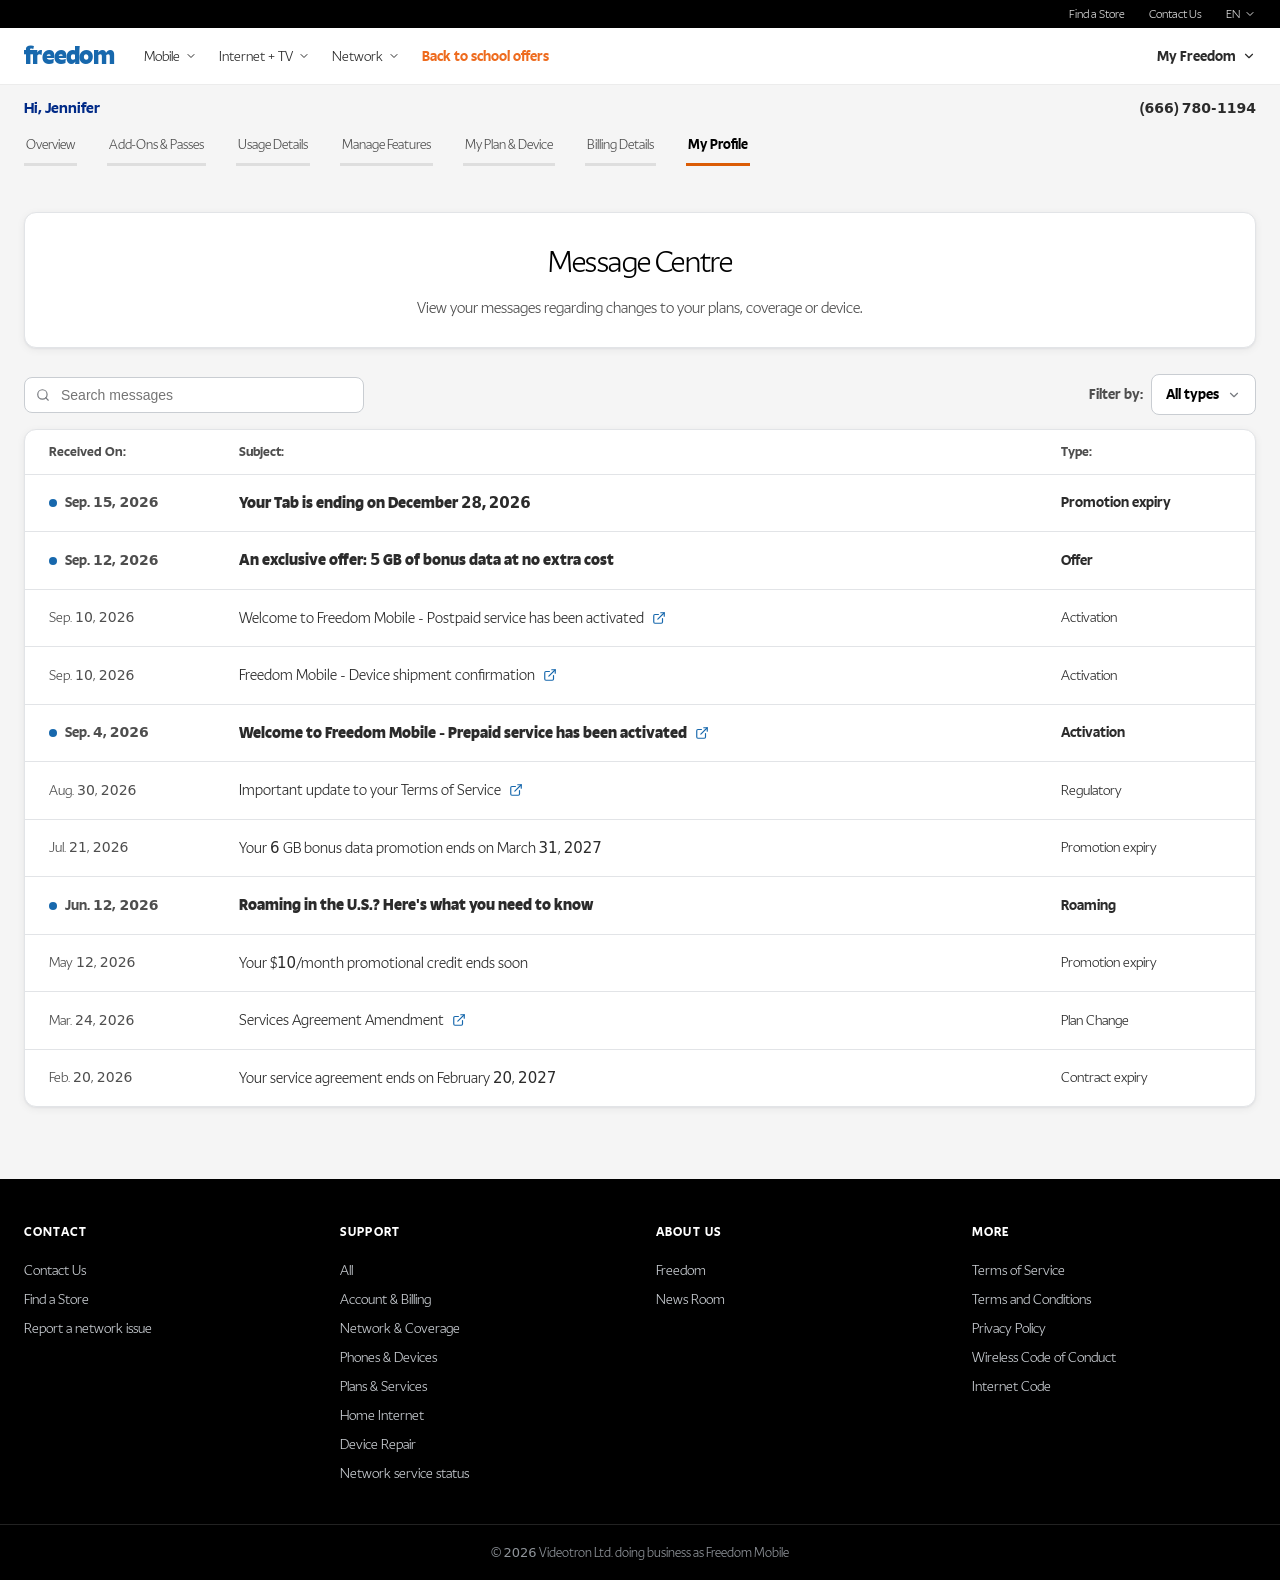
==== crtc-message-centre/index.html @ bdb5ccfa "Add files via upload" ====
<!DOCTYPE html>
<html lang="en">
<head>
<meta charset="UTF-8">
<meta name="viewport" content="width=device-width, initial-scale=1">
<title>Message Centre | Freedom Mobile</title>
<link rel="stylesheet" href="assets/css/styles.css">
</head>
<body>
<header class="site-header">
  <div class="topbar">
    <div class="topbar-inner">
      <a href="#/">Find a Store</a>
      <a href="#/">Contact Us</a>
      <a href="#/">EN
        <svg class="ic-12" viewBox="0 0 24 24" fill="none" stroke="currentColor" stroke-width="2" stroke-linecap="round" stroke-linejoin="round" aria-hidden="true"><polyline points="6 9 12 15 18 9"/></svg>
      </a>
    </div>
  </div>
  <div class="mainbar">
    <div class="mainbar-inner">
      <a class="brand" href="#/" aria-label="Freedom Mobile home">freedom</a>
      <nav class="main-nav" aria-label="Primary">
        <a href="#/">Mobile
          <svg class="ic-12" viewBox="0 0 24 24" fill="none" stroke="currentColor" stroke-width="2" stroke-linecap="round" stroke-linejoin="round" aria-hidden="true"><polyline points="6 9 12 15 18 9"/></svg>
        </a>
        <a href="#/">Internet + TV
          <svg class="ic-12" viewBox="0 0 24 24" fill="none" stroke="currentColor" stroke-width="2" stroke-linecap="round" stroke-linejoin="round" aria-hidden="true"><polyline points="6 9 12 15 18 9"/></svg>
        </a>
        <a href="#/">Network
          <svg class="ic-12" viewBox="0 0 24 24" fill="none" stroke="currentColor" stroke-width="2" stroke-linecap="round" stroke-linejoin="round" aria-hidden="true"><polyline points="6 9 12 15 18 9"/></svg>
        </a>
        <a href="#/" class="nav-promo">Back to school offers</a>
      </nav>
      <a class="my-freedom" href="#/">My Freedom
        <svg class="ic-14" viewBox="0 0 24 24" fill="none" stroke="currentColor" stroke-width="2" stroke-linecap="round" stroke-linejoin="round" aria-hidden="true"><polyline points="6 9 12 15 18 9"/></svg>
      </a>
    </div>
  </div>
</header>

<div class="account-strip">
  <div class="account-strip-inner">
    <p class="greeting">Hi, Jennifer</p>
    <p class="account-phone">(666) 780-1194</p>
  </div>
</div>

<nav class="account-tabs" aria-label="Account sections">
  <div class="account-tabs-inner">
    <a href="#/">Overview</a>
    <a href="#/">Add-Ons & Passes</a>
    <a href="#/">Usage Details</a>
    <a href="#/">Manage Features</a>
    <a href="#/">My Plan & Device</a>
    <a href="#/">Billing Details</a>
    <a href="#/profile" class="is-active">My Profile</a>
  </div>
</nav>

<main id="app" class="page">
  <section id="view-list" class="view" aria-label="Message Centre">
    <div class="mc-hero">
      <h1 class="mc-title">Message Centre</h1>
      <p class="mc-subtitle">View your messages regarding changes to your plans, coverage or device.</p>
    </div>
    <div class="list-toolbar">
      <div class="search" id="search">
        <svg class="ic-14" viewBox="0 0 24 24" fill="none" stroke="currentColor" stroke-width="2" stroke-linecap="round" stroke-linejoin="round" aria-hidden="true"><circle cx="11" cy="11" r="8"/><line x1="21" y1="21" x2="16.65" y2="16.65"/></svg>
        <input class="search-input" id="search-input" type="search" placeholder="Search messages" aria-label="Search messages">
      </div>
      <div class="filter" id="filter">
        <span class="filter-label" id="filter-by">Filter by:</span>
        <button class="filter-btn" type="button" id="filter-toggle" aria-expanded="false" aria-haspopup="true" aria-controls="filter-menu">
          <span id="filter-label">All types</span>
          <svg class="ic-14 caret" viewBox="0 0 24 24" fill="none" stroke="currentColor" stroke-width="2" stroke-linecap="round" stroke-linejoin="round" aria-hidden="true"><polyline points="6 9 12 15 18 9"/></svg>
        </button>
        <div class="filter-menu" id="filter-menu" role="menu" aria-label="Filter messages by type" hidden>
          <button class="filter-option is-selected" type="button" role="menuitemradio" aria-checked="true" data-filter="all">All types</button>
          <button class="filter-option" type="button" role="menuitemradio" aria-checked="false" data-filter="Read">Read</button>
          <button class="filter-option" type="button" role="menuitemradio" aria-checked="false" data-filter="Unread">Unread</button>
          <div class="filter-sep" role="separator"></div>
          <button class="filter-option" type="button" role="menuitemradio" aria-checked="false" data-filter="Activation">Activation</button>
          <button class="filter-option" type="button" role="menuitemradio" aria-checked="false" data-filter="Contract expiry">Contract expiry</button>
          <button class="filter-option" type="button" role="menuitemradio" aria-checked="false" data-filter="Offer">Offer</button>
          <button class="filter-option" type="button" role="menuitemradio" aria-checked="false" data-filter="Plan Change">Plan Change</button>
          <button class="filter-option" type="button" role="menuitemradio" aria-checked="false" data-filter="Promotion expiry">Promotion expiry</button>
          <button class="filter-option" type="button" role="menuitemradio" aria-checked="false" data-filter="Regulatory">Regulatory</button>
          <button class="filter-option" type="button" role="menuitemradio" aria-checked="false" data-filter="Roaming">Roaming</button>
        </div>
      </div>
    </div>

    <div class="list-card">
      <div class="list-header-row" aria-hidden="true">
        <span class="col-received">Received On:</span>
        <span class="col-subject">Subject:</span>
        <span class="col-type">Type:</span>
      </div>
      <ul class="message-list" id="message-list"></ul>
      <div class="list-empty" id="list-empty" hidden>
        <p>No messages match this filter.</p>
      </div>
    </div>
  </section>

  <section id="view-detail" class="view" aria-label="Message preview" hidden>
    <div class="detail-wrap">
      <button class="back-btn" type="button" id="back-btn">
        <svg class="ic-20" viewBox="0 0 24 24" fill="none" stroke="currentColor" stroke-width="2" stroke-linecap="round" stroke-linejoin="round" aria-hidden="true"><polyline points="15 18 9 12 15 6"/></svg>
        <span>Message Centre</span>
      </button>
      <article class="detail-card" id="detail-card"></article>
    </div>
  </section>

  <section id="view-profile" class="view" aria-label="My Profile" hidden>
    <div class="mc-hero">
      <h1 class="mc-title">My Profile</h1>
      <p class="mc-subtitle">Manage your profile and notification settings.</p>
    </div>
    <div class="profile-card">
      <a class="profile-item" href="#/">
        <span class="profile-item-text">
          <span class="profile-item-title">Message Centre</span>
          <span class="profile-item-desc">View your messages regarding changes to your plans, coverage or device.</span>
        </span>
        <svg class="ic-20" viewBox="0 0 24 24" fill="none" stroke="currentColor" stroke-width="2" stroke-linecap="round" stroke-linejoin="round" aria-hidden="true"><polyline points="9 18 15 12 9 6"/></svg>
      </a>
      <a class="profile-item" href="#/preferences">
        <span class="profile-item-text">
          <span class="profile-item-title">Notification Preferences</span>
          <span class="profile-item-desc">Choose how you receive marketing communications and regulatory alerts.</span>
        </span>
        <svg class="ic-20" viewBox="0 0 24 24" fill="none" stroke="currentColor" stroke-width="2" stroke-linecap="round" stroke-linejoin="round" aria-hidden="true"><polyline points="9 18 15 12 9 6"/></svg>
      </a>
      <a class="profile-item" href="#/preferences2">
        <span class="profile-item-text">
          <span class="profile-item-title">Notification Preferences (Option 2)</span>
          <span class="profile-item-desc">Review an alternative version of the notification preferences.</span>
        </span>
        <svg class="ic-20" viewBox="0 0 24 24" fill="none" stroke="currentColor" stroke-width="2" stroke-linecap="round" stroke-linejoin="round" aria-hidden="true"><polyline points="9 18 15 12 9 6"/></svg>
      </a>
      <a class="profile-item" href="#/preferences3">
        <span class="profile-item-text">
          <span class="profile-item-title">Notification Preferences (Option 3)</span>
          <span class="profile-item-desc">Review a third version of the notification preferences.</span>
        </span>
        <svg class="ic-20" viewBox="0 0 24 24" fill="none" stroke="currentColor" stroke-width="2" stroke-linecap="round" stroke-linejoin="round" aria-hidden="true"><polyline points="9 18 15 12 9 6"/></svg>
      </a>
    </div>
  </section>

  <section id="view-preferences" class="view" aria-label="Notification preferences" hidden>
    <div class="mc-hero">
      <h1 class="mc-title">Notification Preferences</h1>
      <p class="mc-subtitle">Please select your notification preferences.</p>
    </div>
    <div class="pref-card">
      <section class="pref-section">
        <h2 class="pref-section-title">Marketing communications</h2>
        <p class="pref-question">Would you like to receive alerts, announcements & exclusive offers from Freedom Mobile?</p>
        <label class="pref-option"><input type="radio" name="mkt-pref" value="all" checked><span>Alerts, announcements & exclusive offers</span></label>
        <label class="pref-option"><input type="radio" name="mkt-pref" value="required"><span>Only required notifications</span></label>
        <p class="pref-note">Marketing preferences are separate from your regulatory alert preference. You will continue to receive required notifications even if you opt out of marketing communications.</p>
      </section>
      <section class="pref-section">
        <h2 class="pref-section-title">Regulatory alerts</h2>
        <p class="pref-question">You will receive important notifications about your account, such as contract or promotion expiry notices. Your selected method will be used for eligible regulatory alerts.</p>
        <p class="pref-label">Preferred alert method:</p>
        <label class="pref-option"><input type="radio" name="reg-method" value="email" checked><span>Email</span></label>
        <label class="pref-option"><input type="radio" name="reg-method" value="sms"><span>SMS</span></label>
      </section>
      <section class="pref-section">
        <h2 class="pref-section-title">My Account inbox</h2>
        <p class="pref-question">Your detailed notifications are also available in your My Account Inbox / Message Centre.</p>
        <a class="pref-link" href="#/">View Message Centre
          <svg class="ic-14" viewBox="0 0 24 24" fill="none" stroke="currentColor" stroke-width="2" stroke-linecap="round" stroke-linejoin="round" aria-hidden="true"><polyline points="9 18 15 12 9 6"/></svg></a>
      </section>
      <div class="pref-confirm" id="pref-confirm" role="status" tabindex="-1" hidden>
        <svg class="ic-20" viewBox="0 0 24 24" fill="none" stroke="currentColor" stroke-width="2" stroke-linecap="round" stroke-linejoin="round" aria-hidden="true"><path d="M22 11.08V12a10 10 0 1 1-5.93-9.14"/><polyline points="22 4 12 14.01 9 11.01"/></svg>
        <div>
          <p class="pref-confirm-title">Your notification preferences have been saved.</p>
          <p class="pref-confirm-sub">You can update these settings at any time from My Account.</p>
        </div>
      </div>
      <div class="pref-actions">
        <button class="btn-save" type="button" id="pref-save">Save</button>
        <a class="btn-cancel" href="#/profile">Cancel</a>
      </div>
    </div>
  </section>

  <section id="view-preferences2" class="view" aria-label="Notification preferences (Option 2)" hidden>
    <div class="mc-hero">
      <h1 class="mc-title">Notification Preferences</h1>
      <p class="mc-subtitle">Please select your notification preferences.</p>
    </div>
    <div class="pref-card">
      <section class="pref-section">
        <h2 class="pref-section-title">Marketing communications</h2>
        <p class="pref-question">Would you like to receive alerts, announcements & exclusive offers from Freedom Mobile?</p>
        <label class="pref-option"><input type="radio" name="mkt-pref-2" value="yes" checked><span>Yes</span></label>
        <label class="pref-option"><input type="radio" name="mkt-pref-2" value="no"><span>No — only service notifications</span></label>
        <fieldset class="pref-channels" id="pref-channels">
          <legend class="pref-label">How would you like to receive them? <span class="pref-hint">(Select all that apply)</span></legend>
          <label class="pref-option pref-channel"><input type="checkbox" name="mkt-channel-2" value="email" checked><span>Email</span></label>
          <label class="pref-option pref-channel"><input type="checkbox" name="mkt-channel-2" value="sms"><span>SMS</span></label>
        </fieldset>
        <p class="pref-note">Marketing preferences are separate from your regulatory alert preference. You will continue to receive required notifications even if you opt out of marketing communications.</p>
      </section>
      <section class="pref-section">
        <h2 class="pref-section-title">Regulatory alerts</h2>
        <p class="pref-question">You will receive important notifications about your account, such as contract or promotion expiry notices. Your selected method will be used for eligible regulatory alerts.</p>
        <p class="pref-label">Preferred alert method:</p>
        <label class="pref-option"><input type="radio" name="reg-method-2" value="email" checked><span>Email</span></label>
        <label class="pref-option"><input type="radio" name="reg-method-2" value="sms"><span>SMS</span></label>
      </section>
      <section class="pref-section">
        <h2 class="pref-section-title">My Account inbox</h2>
        <p class="pref-question">Your detailed notifications are also available in your My Account Inbox / Message Centre.</p>
        <a class="pref-link" href="#/">View Message Centre
          <svg class="ic-14" viewBox="0 0 24 24" fill="none" stroke="currentColor" stroke-width="2" stroke-linecap="round" stroke-linejoin="round" aria-hidden="true"><polyline points="9 18 15 12 9 6"/></svg></a>
      </section>
      <div class="pref-confirm" id="pref2-confirm" role="status" tabindex="-1" hidden>
        <svg class="ic-20" viewBox="0 0 24 24" fill="none" stroke="currentColor" stroke-width="2" stroke-linecap="round" stroke-linejoin="round" aria-hidden="true"><path d="M22 11.08V12a10 10 0 1 1-5.93-9.14"/><polyline points="22 4 12 14.01 9 11.01"/></svg>
        <div>
          <p class="pref-confirm-title">Your notification preferences have been saved.</p>
          <p class="pref-confirm-sub">You can update these settings at any time from My Account.</p>
        </div>
      </div>
      <div class="pref-actions">
        <button class="btn-save" type="button" id="pref2-save">Save</button>
        <a class="btn-cancel" href="#/profile">Cancel</a>
      </div>
    </div>
  </section>

  <section id="view-preferences3" class="view" aria-label="Notification preferences (Option 3)" hidden>
    <div class="mc-hero">
      <h1 class="mc-title">Notification Preferences</h1>
      <p class="mc-subtitle">Please select your notification preferences.</p>
    </div>
    <div class="pref-card">
      <section class="pref-section">
        <h2 class="pref-section-title">Marketing communications</h2>
        <p class="pref-question">Would you like to receive alerts, announcements & exclusive offers from Freedom Mobile?</p>
        <label class="pref-option">
          <input type="checkbox" name="mkt-channel-3" value="email" checked>
          <span class="pref-method"><span class="pref-method-name">Email</span><span class="pref-method-contact">cyucezeytinci@freedommobile.ca</span></span>
        </label>
        <label class="pref-option">
          <input type="checkbox" name="mkt-channel-3" value="sms">
          <span class="pref-method"><span class="pref-method-name">SMS</span><span class="pref-method-contact">(666) 780-1194</span></span>
        </label>
        <p class="pref-note">Marketing preferences are separate from your regulatory alert preference. You will continue to receive required notifications even if you opt out of marketing communications.</p>
        <a class="pref-link" href="#/profile">Update your contact information in My Profile
          <svg class="ic-14" viewBox="0 0 24 24" fill="none" stroke="currentColor" stroke-width="2" stroke-linecap="round" stroke-linejoin="round" aria-hidden="true"><polyline points="9 18 15 12 9 6"/></svg></a>
      </section>
      <section class="pref-section">
        <h2 class="pref-section-title">Regulatory alerts</h2>
        <p class="pref-question">You will receive important notifications about your account, such as contract or promotion expiry notices. Your selected method will be used for eligible regulatory alerts.</p>
        <p class="pref-label">Preferred alert method:</p>
        <label class="pref-option"><input type="radio" name="reg-method-3" value="email" checked><span>Email</span></label>
        <label class="pref-option"><input type="radio" name="reg-method-3" value="sms"><span>SMS</span></label>
      </section>
      <div class="pref-confirm" id="pref3-confirm" role="status" tabindex="-1" hidden>
        <svg class="ic-20" viewBox="0 0 24 24" fill="none" stroke="currentColor" stroke-width="2" stroke-linecap="round" stroke-linejoin="round" aria-hidden="true"><path d="M22 11.08V12a10 10 0 1 1-5.93-9.14"/><polyline points="22 4 12 14.01 9 11.01"/></svg>
        <div>
          <p class="pref-confirm-title">Your notification preferences have been saved.</p>
          <p class="pref-confirm-sub">You can update these settings at any time from My Account.</p>
        </div>
      </div>
      <div class="pref-optout" id="pref3-optout" role="status" tabindex="-1" hidden>
        <svg class="ic-20" viewBox="0 0 24 24" fill="none" stroke="currentColor" stroke-width="2" stroke-linecap="round" stroke-linejoin="round" aria-hidden="true"><path d="M13.73 21a2 2 0 0 1-3.46 0"/><path d="M18.63 13A17.89 17.89 0 0 1 18 8"/><path d="M6.26 6.26A5.86 5.86 0 0 0 6 8c0 7-3 9-3 9h14"/><path d="M18 8a6 6 0 0 0-9.33-5"/><line x1="1" y1="1" x2="23" y2="23"/></svg>
        <div>
          <p class="pref-optout-title">You've opted out of marketing communications.</p>
          <p class="pref-optout-sub">You'll no longer receive alerts, announcements or exclusive offers. Select a method above and save to opt back in.</p>
        </div>
      </div>
      <div class="pref-actions">
        <button class="btn-save" type="button" id="pref3-save">Save</button>
        <a class="btn-cancel" href="#/profile">Cancel</a>
      </div>
    </div>
  </section>
</main>

<footer class="site-footer">
  <div class="footer-inner">
    <div class="footer-col">
      <h4>Contact</h4>
      <a href="#/">Contact Us</a>
      <a href="#/">Find a Store</a>
      <a href="#/">Report a network issue</a>
    </div>
    <div class="footer-col">
      <h4>Support</h4>
      <a href="#/">All</a>
      <a href="#/">Account & Billing</a>
      <a href="#/">Network & Coverage</a>
      <a href="#/">Phones & Devices</a>
      <a href="#/">Plans & Services</a>
      <a href="#/">Home Internet</a>
      <a href="#/">Device Repair</a>
      <a href="#/">Network service status</a>
    </div>
    <div class="footer-col">
      <h4>About Us</h4>
      <a href="#/">Freedom</a>
      <a href="#/">News Room</a>
    </div>
    <div class="footer-col">
      <h4>More</h4>
      <a href="#/">Terms of Service</a>
      <a href="#/">Terms and Conditions</a>
      <a href="#/">Privacy Policy</a>
      <a href="#/">Wireless Code of Conduct</a>
      <a href="#/">Internet Code</a>
    </div>
  </div>
  <div class="footer-bottom">
    <p>© 2026 Videotron Ltd. doing business as Freedom Mobile</p>
  </div>
</footer>

<script src="assets/js/app.js"></script>
</body>
</html>
---- crtc-message-centre/assets/css/styles.css ----
@font-face {
  font-family: "Ambra Sans";
  src: url("../fonts/Ambra-Sans-Book-trial.ttf") format("truetype");
  font-weight: 400;
  font-style: normal;
  font-display: swap;
  unicode-range: U+0000-002F, U+003A-10FFFF;
}

@font-face {
  font-family: "Ambra Sans";
  src: url("../fonts/Ambra-Sans-Bold-trial.ttf") format("truetype");
  font-weight: 700;
  font-style: normal;
  font-display: swap;
  unicode-range: U+0000-002F, U+003A-10FFFF;
}

@font-face {
  font-family: "Ambra Sans";
  src: url("../fonts/Ambra-Sans-Extrabold-trial.ttf") format("truetype");
  font-weight: 800;
  font-style: normal;
  font-display: swap;
  unicode-range: U+0000-002F, U+003A-10FFFF;
}

:root {
  --freedom-blue: #002a87;
  --freedom-blue-mid: #1768ad;
  --cta-blue: #1970c3;
  --navy-card: #092c59;
  --navy-deep: #072242;
  --accent-orange: #e79c46;
  --accent-orange-bright: #ee6b1e;
  --ink: #000000;
  --body-text: #4e4e4e;
  --bg: #f5f5f5;
  --bg-detail: #f2f6fb;
  --card: #ffffff;
  --mkt-bg: #f7f9f8;
  --badge-bg: #eaf7fd;
  --badge-fg: #072242;
  --active-tab: #cad5e0;
  --border: #e2e4e7;
  --row-hover: #f7f9fb;
  --type-blue: #5d9bd5;
  --focus-ring: 0 0 0 3px rgba(23, 104, 173, 0.3);
  --radius: 12px;
  --shadow-card: 0 1px 2px rgba(16, 24, 40, 0.05), 0 2px 8px rgba(16, 24, 40, 0.06);
  --shadow-pop: 0 12px 32px rgba(16, 24, 40, 0.18);
}

*,
*::before,
*::after {
  box-sizing: border-box;
}

html {
  -webkit-text-size-adjust: 100%;
}

body {
  margin: 0;
  font-family: "Ambra Sans", system-ui, -apple-system, "Segoe UI", "Helvetica Neue", Arial, sans-serif;
  font-size: 15px;
  line-height: 1.5;
  color: var(--ink);
  background: var(--bg);
}

a {
  color: inherit;
}

button {
  font: inherit;
  color: inherit;
}

.ic-12 { width: 12px; height: 12px; flex: none; }
.ic-14 { width: 14px; height: 14px; flex: none; }
.ic-16 { width: 16px; height: 16px; flex: none; }
.ic-18 { width: 18px; height: 18px; flex: none; }
.ic-20 { width: 20px; height: 20px; flex: none; }

.topbar {
  background: #000;
}

.topbar-inner {
  max-width: 1300px;
  margin: 0 auto;
  padding: 5px 24px;
  display: flex;
  align-items: center;
  justify-content: flex-end;
  gap: 24px;
}

.topbar-inner a {
  color: #d6d6d6;
  text-decoration: none;
  font-size: 12px;
  display: inline-flex;
  align-items: center;
  gap: 4px;
}

.topbar-inner a:hover {
  color: #fff;
  text-decoration: underline;
}

.mainbar {
  background: #fff;
  border-bottom: 1px solid #ececec;
}

.mainbar-inner {
  max-width: 1300px;
  margin: 0 auto;
  padding: 10px 24px;
  display: flex;
  align-items: center;
  gap: 30px;
}

.brand {
  text-decoration: none;
  font-size: 24px;
  font-weight: 800;
  letter-spacing: -0.03em;
  color: var(--freedom-blue-mid);
  flex: none;
}

.main-nav {
  display: flex;
  align-items: center;
  gap: 22px;
  flex: 1;
  min-width: 0;
  overflow: hidden;
}

.main-nav a {
  color: #2b2b2b;
  text-decoration: none;
  font-size: 14px;
  font-weight: 500;
  display: inline-flex;
  align-items: center;
  gap: 5px;
  white-space: nowrap;
}

.main-nav a:hover {
  color: var(--freedom-blue-mid);
}

.main-nav a.nav-promo {
  color: var(--accent-orange-bright);
  font-weight: 600;
}

.my-freedom {
  flex: none;
  display: inline-flex;
  align-items: center;
  gap: 6px;
  color: #2b2b2b;
  text-decoration: none;
  font-size: 14px;
  font-weight: 600;
  white-space: nowrap;
}

.my-freedom:hover {
  color: var(--freedom-blue-mid);
}

.account-strip {
  background: var(--bg);
}

.account-strip-inner {
  max-width: 1300px;
  margin: 0 auto;
  padding: 12px 24px 8px;
  display: flex;
  align-items: baseline;
  justify-content: space-between;
  gap: 16px;
}

.greeting {
  margin: 0;
  font-size: 15px;
  font-weight: 700;
  color: var(--freedom-blue);
}

.account-phone {
  margin: 0;
  font-size: 14px;
  font-weight: 600;
  color: #2b2b2b;
}

.account-tabs {
  background: var(--bg);
}

.account-tabs-inner {
  max-width: 1300px;
  margin: 0 auto;
  padding: 0 24px 14px;
  display: flex;
  align-items: flex-end;
  gap: 30px;
  flex-wrap: wrap;
}

.account-tabs-inner a {
  text-decoration: none;
  color: var(--body-text);
  font-size: 13.5px;
  font-weight: 500;
  padding: 6px 2px 9px;
  border-bottom: 3px solid #dedede;
  white-space: nowrap;
}

.account-tabs-inner a:hover {
  color: var(--ink);
}

.account-tabs-inner a.is-active {
  color: var(--ink);
  font-weight: 700;
  border-bottom-color: #db5c05;
}

.page {
  max-width: 1300px;
  margin: 0 auto;
  padding: 28px 24px 72px;
}

.mc-hero {
  text-align: center;
  background: var(--card);
  border: 1px solid var(--border);
  border-radius: var(--radius);
  box-shadow: var(--shadow-card);
  padding: 26px 24px 28px;
  margin: 4px 0 26px;
}

.mc-title {
  margin: 0;
  font-size: 30px;
  font-weight: 400;
  letter-spacing: -0.02em;
  color: #000000;
}

.mc-subtitle {
  margin: 12px 0 0;
  font-size: 15.5px;
  color: var(--body-text);
}

.list-toolbar {
  display: flex;
  align-items: center;
  justify-content: space-between;
  gap: 14px;
  margin-bottom: 14px;
}

.search {
  position: relative;
  display: flex;
  align-items: center;
  flex: 1;
  max-width: 340px;
}

.search > svg {
  position: absolute;
  left: 12px;
  color: #76797e;
  pointer-events: none;
}

.search-input {
  width: 100%;
  padding: 9px 14px 9px 36px;
  background: #fff;
  border: 1px solid #c9cdd2;
  border-radius: 8px;
  font-size: 14px;
  color: var(--ink);
}

.search-input:focus-visible {
  outline: none;
  border-color: var(--freedom-blue-mid);
  box-shadow: var(--focus-ring);
}

.filter-sep {
  height: 1px;
  background: var(--border);
  margin: 6px 0;
}

.filter {
  position: relative;
  display: inline-flex;
  align-items: center;
  gap: 8px;
}

.filter-label {
  font-size: 14px;
  font-weight: 600;
  color: var(--body-text);
}

.filter-btn {
  display: inline-flex;
  align-items: center;
  gap: 8px;
  padding: 9px 14px;
  background: #fff;
  border: 1px solid #c9cdd2;
  border-radius: 8px;
  font-size: 14px;
  font-weight: 600;
  color: var(--ink);
  cursor: pointer;
}

.filter-btn:hover {
  border-color: var(--freedom-blue-mid);
}

.filter-btn .caret {
  color: #76797e;
  transition: transform 0.15s ease;
}

.filter.is-open .filter-btn .caret {
  transform: rotate(180deg);
}

.filter-btn:focus-visible,
.filter-option:focus-visible,
.back-btn:focus-visible {
  outline: none;
  box-shadow: var(--focus-ring);
}

.filter-menu {
  position: absolute;
  right: 0;
  top: calc(100% + 6px);
  z-index: 40;
  width: 230px;
  background: #fff;
  border: 1px solid var(--border);
  border-radius: var(--radius);
  box-shadow: var(--shadow-pop);
  padding: 8px;
}

.filter-option {
  display: flex;
  align-items: center;
  width: 100%;
  text-align: left;
  border: none;
  background: transparent;
  padding: 9px 12px;
  border-radius: 8px;
  font-size: 14.5px;
  cursor: pointer;
}

.filter-option:hover {
  background: var(--row-hover);
}

.filter-option.is-selected {
  color: var(--freedom-blue-mid);
  font-weight: 700;
  background: #eaf2fb;
}

.filter-option.is-selected::after {
  content: "✓";
  margin-left: auto;
  color: var(--freedom-blue-mid);
}

.list-card {
  background: var(--card);
  border: 1px solid var(--border);
  border-radius: var(--radius);
  box-shadow: var(--shadow-card);
  overflow: hidden;
}

.list-header-row,
.row-link {
  display: grid;
  grid-template-columns: 170px minmax(0, 1fr) 170px;
  gap: 20px;
  align-items: center;
}

.list-header-row {
  padding: 12px 24px;
  border-bottom: 1px solid var(--border);
  font-size: 13px;
  font-weight: 700;
  color: var(--body-text);
}

.message-list {
  list-style: none;
  margin: 0;
  padding: 0;
}

.message-row {
  border-bottom: 1px solid var(--border);
}

.message-row:last-child {
  border-bottom: none;
}

.row-link {
  position: relative;
  padding: 17px 24px;
  text-decoration: none;
  color: inherit;
  transition: background 0.12s ease;
}

.row-link:hover {
  background: var(--row-hover);
}

.row-received {
  font-size: 14px;
  color: var(--body-text);
  white-space: nowrap;
}

.row-subject-cell {
  display: flex;
  align-items: center;
  gap: 8px;
  min-width: 0;
  flex-wrap: wrap;
}

.row-subject {
  font-size: 15px;
  font-weight: 500;
  color: #2b2b2b;
  text-decoration: none;
}

.row-link.is-unread .row-subject {
  font-weight: 800;
}

.row-link.is-unread .row-received,
.row-link.is-unread .row-type {
  font-weight: 700;
}

.unread-dot {
  display: none;
  width: 8px;
  height: 8px;
  border-radius: 50%;
  background: var(--freedom-blue-mid);
  flex: none;
  margin-right: 8px;
}

.row-link.is-unread .unread-dot {
  display: inline-block;
}

.row-link:hover .row-subject {
  text-decoration: underline;
  color: var(--freedom-blue-mid);
}

.newtab-inline {
  display: inline-flex;
  align-items: center;
  justify-content: center;
  color: var(--freedom-blue-mid);
  flex: none;
}

.row-type {
  font-size: 14px;
  font-weight: 500;
  color: #2b2b2b;
  white-space: nowrap;
}

.list-empty {
  padding: 56px 24px;
  text-align: center;
  color: var(--body-text);
}

#view-detail {
  background: var(--bg-detail);
  margin: 0 -24px;
  padding: 28px 24px 56px;
}

.detail-wrap {
  max-width: 860px;
  margin: 0 auto;
}

.back-btn {
  display: inline-flex;
  align-items: center;
  gap: 8px;
  margin-bottom: 18px;
  padding: 8px 12px 8px 6px;
  border: none;
  background: transparent;
  border-radius: 8px;
  color: #2b2b2b;
  font-size: 15.5px;
  font-weight: 700;
  cursor: pointer;
}

.back-btn:hover {
  background: #e3ebf5;
  color: var(--navy-deep);
}

.detail-card {
  background: #fff;
  border: 1px solid var(--border);
  border-radius: 14px;
  box-shadow: var(--shadow-card);
  padding: 28px 30px 30px;
}

.detail-meta {
  display: flex;
  align-items: center;
  gap: 14px;
  padding-bottom: 20px;
  border-bottom: 1px solid var(--border);
}

.detail-icon {
  width: 44px;
  height: 44px;
  border-radius: 50%;
  background: var(--navy-card);
  color: #fff;
  display: inline-flex;
  align-items: center;
  justify-content: center;
  flex: none;
}

.detail-meta-text {
  min-width: 0;
}

.detail-label {
  margin: 0;
  font-size: 16.5px;
  font-weight: 700;
  color: var(--ink);
}

.detail-date {
  margin: 2px 0 0;
  font-size: 13.5px;
  color: #6b7280;
}

.reg-card {
  margin-top: 24px;
  background: #eef0f3;
  border: 1px solid var(--border);
  border-radius: var(--radius);
  padding: 28px 30px 26px;
  color: #3f4a55;
}

.reg-card-head {
  display: flex;
  align-items: flex-start;
  justify-content: space-between;
  gap: 20px;
}

.reg-title {
  margin: 0;
  font-size: 22px;
  font-weight: 800;
  line-height: 1.32;
  letter-spacing: -0.01em;
  color: var(--navy-deep);
  max-width: 560px;
}

.reg-badge {
  background: var(--badge-bg);
  color: var(--badge-fg);
  border-radius: 12px;
  padding: 10px 18px;
  display: flex;
  flex-direction: column;
  align-items: center;
  line-height: 1.1;
  flex: none;
}

.reg-badge-month {
  font-size: 12px;
  font-weight: 800;
  letter-spacing: 0.12em;
}

.reg-badge-day {
  font-size: 26px;
  font-weight: 800;
  margin-top: 2px;
}

.reg-lead {
  margin: 14px 0 0;
  font-size: 16px;
  font-weight: 600;
  color: #46586e;
}

.reg-body {
  margin-top: 6px;
}

.reg-body p {
  margin: 0 0 14px;
  font-size: 15px;
  line-height: 1.7;
  color: #3f4a55;
  max-width: 700px;
}

.reg-list-title {
  margin: 18px 0 8px;
  font-size: 12.5px;
  font-weight: 800;
  text-transform: uppercase;
  letter-spacing: 0.08em;
  color: #5a6572;
}

.reg-list {
  list-style: none;
  margin: 0 0 16px;
  padding: 0;
  max-width: 660px;
}

.reg-list li {
  padding: 11px 16px;
  margin: 8px 0;
  background: #fff;
  border-left: 3px solid var(--accent-orange);
  border-radius: 0 8px 8px 0;
  font-size: 14.5px;
  line-height: 1.55;
  color: #3f4a55;
}

.reg-footnote {
  margin: 18px 0 0;
  padding-top: 14px;
  border-top: 1px solid rgba(0, 0, 0, 0.12);
  font-size: 12.5px;
  color: #6b7280;
}

.mkt-card {
  margin-top: 20px;
  background: var(--mkt-bg);
  border: 1px solid var(--border);
  border-radius: var(--radius);
  padding: 24px 28px;
  display: flex;
  align-items: stretch;
  gap: 28px;
}

.mkt-content {
  flex: 1;
  min-width: 0;
}

.mkt-graphic-img {
  flex: none;
  width: 240px;
  height: auto;
  border-radius: 12px;
  display: block;
  align-self: center;
}

.mkt-chip {
  display: inline-flex;
  align-items: center;
  gap: 6px;
  background: #04966b;
  color: #fff;
  font-size: 11px;
  font-weight: 800;
  letter-spacing: 0.08em;
  border-radius: 999px;
  padding: 4px 12px;
}

.mkt-headline {
  margin: 14px 0 0;
  font-size: 20px;
  font-weight: 800;
  color: var(--navy-deep);
  letter-spacing: -0.01em;
}

.mkt-body {
  margin: 10px 0 0;
  max-width: 620px;
  font-size: 15px;
  line-height: 1.65;
  color: #3f4a55;
}

.mkt-cta {
  display: inline-flex;
  align-items: center;
  gap: 6px;
  margin-top: 18px;
  padding: 12px 26px;
  border-radius: 8px;
  background: var(--cta-blue);
  color: #fff;
  font-size: 15px;
  font-weight: 700;
  text-decoration: none;
}

.mkt-cta:hover {
  background: #135499;
  color: #fff;
}

.mkt-cta:focus-visible {
  outline: none;
  box-shadow: var(--focus-ring);
}

.simple-card {
  margin-top: 24px;
}

.simple-title {
  margin: 0 0 12px;
  font-size: 19px;
  font-weight: 800;
  color: var(--ink);
}

.simple-card p {
  margin: 0 0 14px;
  font-size: 15px;
  line-height: 1.7;
  color: #3f4a55;
  max-width: 700px;
}

.signoff {
  margin: 26px 0 0;
  font-size: 14px;
  line-height: 1.6;
  color: var(--body-text);
}

.template-note {
  margin: 24px 0 0;
  padding: 10px 14px;
  border: 1.5px dashed #a9bbdc;
  border-radius: 9px;
  background: #f6f9ff;
  font-size: 12.5px;
  color: #3d4d68;
}

.template-note strong {
  color: #2c3d5c;
}

.template-note code {
  background: #e8eef8;
  border-radius: 4px;
  padding: 1px 5px;
  font-size: 11.5px;
  color: #24486e;
}

.site-footer {
  background: #000;
  color: #c9cdd2;
}

.footer-inner {
  max-width: 1300px;
  margin: 0 auto;
  padding: 44px 24px 36px;
  display: grid;
  grid-template-columns: repeat(4, 1fr);
  gap: 32px;
}

.footer-col h4 {
  margin: 0 0 14px;
  font-size: 12.5px;
  font-weight: 700;
  text-transform: uppercase;
  letter-spacing: 0.09em;
  color: #fff;
}

.footer-col a {
  display: block;
  color: #c9cdd2;
  text-decoration: none;
  font-size: 14px;
  padding: 4px 0;
}

.footer-col a:hover {
  color: #fff;
  text-decoration: underline;
}

.footer-bottom {
  border-top: 1px solid #222;
}

.footer-bottom p {
  max-width: 1300px;
  margin: 0 auto;
  padding: 18px 24px;
  text-align: center;
  font-size: 13px;
  color: #8f949a;
}

@media (max-width: 1100px) {
  .footer-inner {
    grid-template-columns: repeat(2, 1fr);
  }

  .list-header-row,
  .row-link {
    grid-template-columns: 150px minmax(0, 1fr) 150px;
    gap: 14px;
  }
}

@media (max-width: 900px) {
  .main-nav {
    display: none;
  }

  .account-tabs-inner {
    overflow-x: auto;
    flex-wrap: nowrap;
  }
}

@media (max-width: 760px) {
  .list-header-row,
  .row-link {
    grid-template-columns: 110px minmax(0, 1fr);
    gap: 12px;
  }

  .col-type,
  .row-type {
    display: none;
  }

  .search {
    max-width: none;
  }

  .pref-card {
    padding: 4px 18px 12px;
  }

  .reg-card {
    padding: 22px 18px;
  }

  .reg-card-head {
    flex-direction: column;
  }

  .detail-card {
    padding: 20px 18px;
  }

  .mkt-card {
    flex-direction: column;
  }

  .mkt-graphic-img {
    width: 100%;
  }

  .footer-inner {
    grid-template-columns: 1fr;
  }
}

/* My Profile */
.profile-card {
  background: var(--card);
  border: 1px solid var(--border);
  border-radius: var(--radius);
  box-shadow: var(--shadow-card);
  overflow: hidden;
}

.profile-item {
  display: flex;
  align-items: center;
  justify-content: space-between;
  gap: 16px;
  padding: 22px 28px;
  border-bottom: 1px solid var(--border);
  text-decoration: none;
  color: inherit;
  transition: background 0.12s ease;
}

.profile-item:last-child {
  border-bottom: none;
}

.profile-item:hover {
  background: var(--row-hover);
}

.profile-item-text {
  display: flex;
  flex-direction: column;
  gap: 4px;
  min-width: 0;
}

.profile-item-title {
  font-size: 15.5px;
  font-weight: 600;
  color: var(--ink);
}

.profile-item-desc {
  font-size: 14px;
  color: var(--body-text);
}

.profile-item > svg {
  color: #76797e;
  flex: none;
}

/* Notification preferences */
.pref-card {
  background: var(--card);
  border: 1px solid var(--border);
  border-radius: var(--radius);
  box-shadow: var(--shadow-card);
  padding: 4px 36px 12px;
}

.pref-section {
  padding: 26px 0;
}

.pref-section + .pref-section {
  border-top: 1px solid var(--border);
}

.pref-section-title {
  margin: 0 0 14px;
  font-size: 14px;
  font-weight: 800;
  letter-spacing: 0.08em;
  text-transform: uppercase;
  color: var(--ink);
}

.pref-question {
  margin: 0 0 14px;
  font-size: 15px;
  color: var(--body-text);
}

.pref-label {
  margin: 0 0 14px;
  font-size: 15px;
  font-weight: 600;
}

.pref-option {
  display: flex;
  align-items: center;
  gap: 12px;
  padding: 13px 16px;
  border: 1px solid var(--border);
  border-radius: 10px;
  margin: 0 0 10px;
  font-size: 15px;
  cursor: pointer;
  transition: border-color 0.12s ease, background 0.12s ease;
}

.pref-option:hover {
  border-color: var(--freedom-blue-mid);
}

.pref-option input[type="radio"] {
  accent-color: var(--cta-blue);
  width: 18px;
  height: 18px;
  margin: 0;
  flex: none;
}

.pref-option input[type="checkbox"] {
  accent-color: var(--cta-blue);
  width: 18px;
  height: 18px;
  margin: 0;
  flex: none;
}

.pref-option:has(input:checked) {
  border-color: var(--cta-blue);
  background: #eaf2fb;
}

.pref-channels {
  margin: 4px 0 10px;
  padding: 0;
  border: 0;
}

.pref-channels[hidden] {
  display: none;
}

.pref-channels legend {
  padding: 0;
}

.pref-hint {
  font-weight: 400;
  color: var(--body-text);
}

.pref-method {
  display: flex;
  flex-direction: column;
  gap: 1px;
}

.pref-method-name {
  font-size: 15px;
  font-weight: 600;
  color: #2b2b2b;
}

.pref-method-contact {
  font-size: 13.5px;
  font-weight: 400;
  color: var(--body-text);
}

.pref-optout {
  display: flex;
  align-items: flex-start;
  gap: 12px;
  margin: 0 0 8px;
  padding: 14px 18px;
  background: #fdf3e3;
  border: 1px solid #f0d5a8;
  border-radius: 10px;
}

.pref-optout[hidden] {
  display: none;
}

.pref-optout > svg {
  color: #c07c1a;
  flex: none;
  margin-top: 2px;
}

.pref-optout-title {
  margin: 0;
  font-size: 15px;
  font-weight: 700;
  color: #7a5417;
}

.pref-optout-sub {
  margin: 2px 0 0;
  font-size: 13.5px;
  color: #8a6526;
}

.pref-optout:focus-visible {
  outline: none;
  box-shadow: var(--focus-ring);
}

.pref-note {
  margin: 16px 0 0;
  font-size: 13.5px;
  color: var(--body-text);
}

.pref-actions {
  display: flex;
  align-items: center;
  justify-content: center;
  gap: 28px;
  padding: 28px 0 26px;
}

.btn-save {
  background: var(--accent-orange-bright);
  color: #fff;
  border: none;
  border-radius: 8px;
  padding: 12px 48px;
  font-size: 15.5px;
  font-weight: 700;
  cursor: pointer;
}

.btn-cancel {
  background: none;
  border: none;
  padding: 0;
  font-size: 15px;
  font-weight: 600;
  color: var(--body-text);
  text-decoration: underline;
  cursor: pointer;
}

.pref-link {
  display: inline-flex;
  align-items: center;
  gap: 6px;
  margin-top: 14px;
  font-size: 14.5px;
  font-weight: 600;
  color: var(--freedom-blue-mid);
  text-decoration: none;
}

.pref-link:hover {
  text-decoration: underline;
}

.pref-confirm {
  display: flex;
  align-items: flex-start;
  gap: 12px;
  margin: 0 0 8px;
  padding: 14px 18px;
  background: #eaf6ec;
  border: 1px solid #bfe0c6;
  border-radius: 10px;
}

.pref-confirm[hidden] {
  display: none;
}

.pref-confirm > svg {
  color: #2e9e4f;
  flex: none;
  margin-top: 2px;
}

.pref-confirm-title {
  margin: 0;
  font-size: 15px;
  font-weight: 700;
  color: #1e5c2e;
}

.pref-confirm-sub {
  margin: 2px 0 0;
  font-size: 13.5px;
  color: #356b45;
}

.pref-confirm:focus-visible {
  outline: none;
  box-shadow: var(--focus-ring);
}

.detail-sent {
  display: flex;
  align-items: center;
  gap: 9px;
  margin-top: 26px;
  padding-top: 22px;
  border-top: 1px solid var(--border);
  font-size: 13.5px;
  color: var(--body-text);
}

.detail-sent svg {
  color: var(--freedom-blue-mid);
  flex: none;
}

.detail-sent strong {
  color: var(--ink);
  font-weight: 700;
}
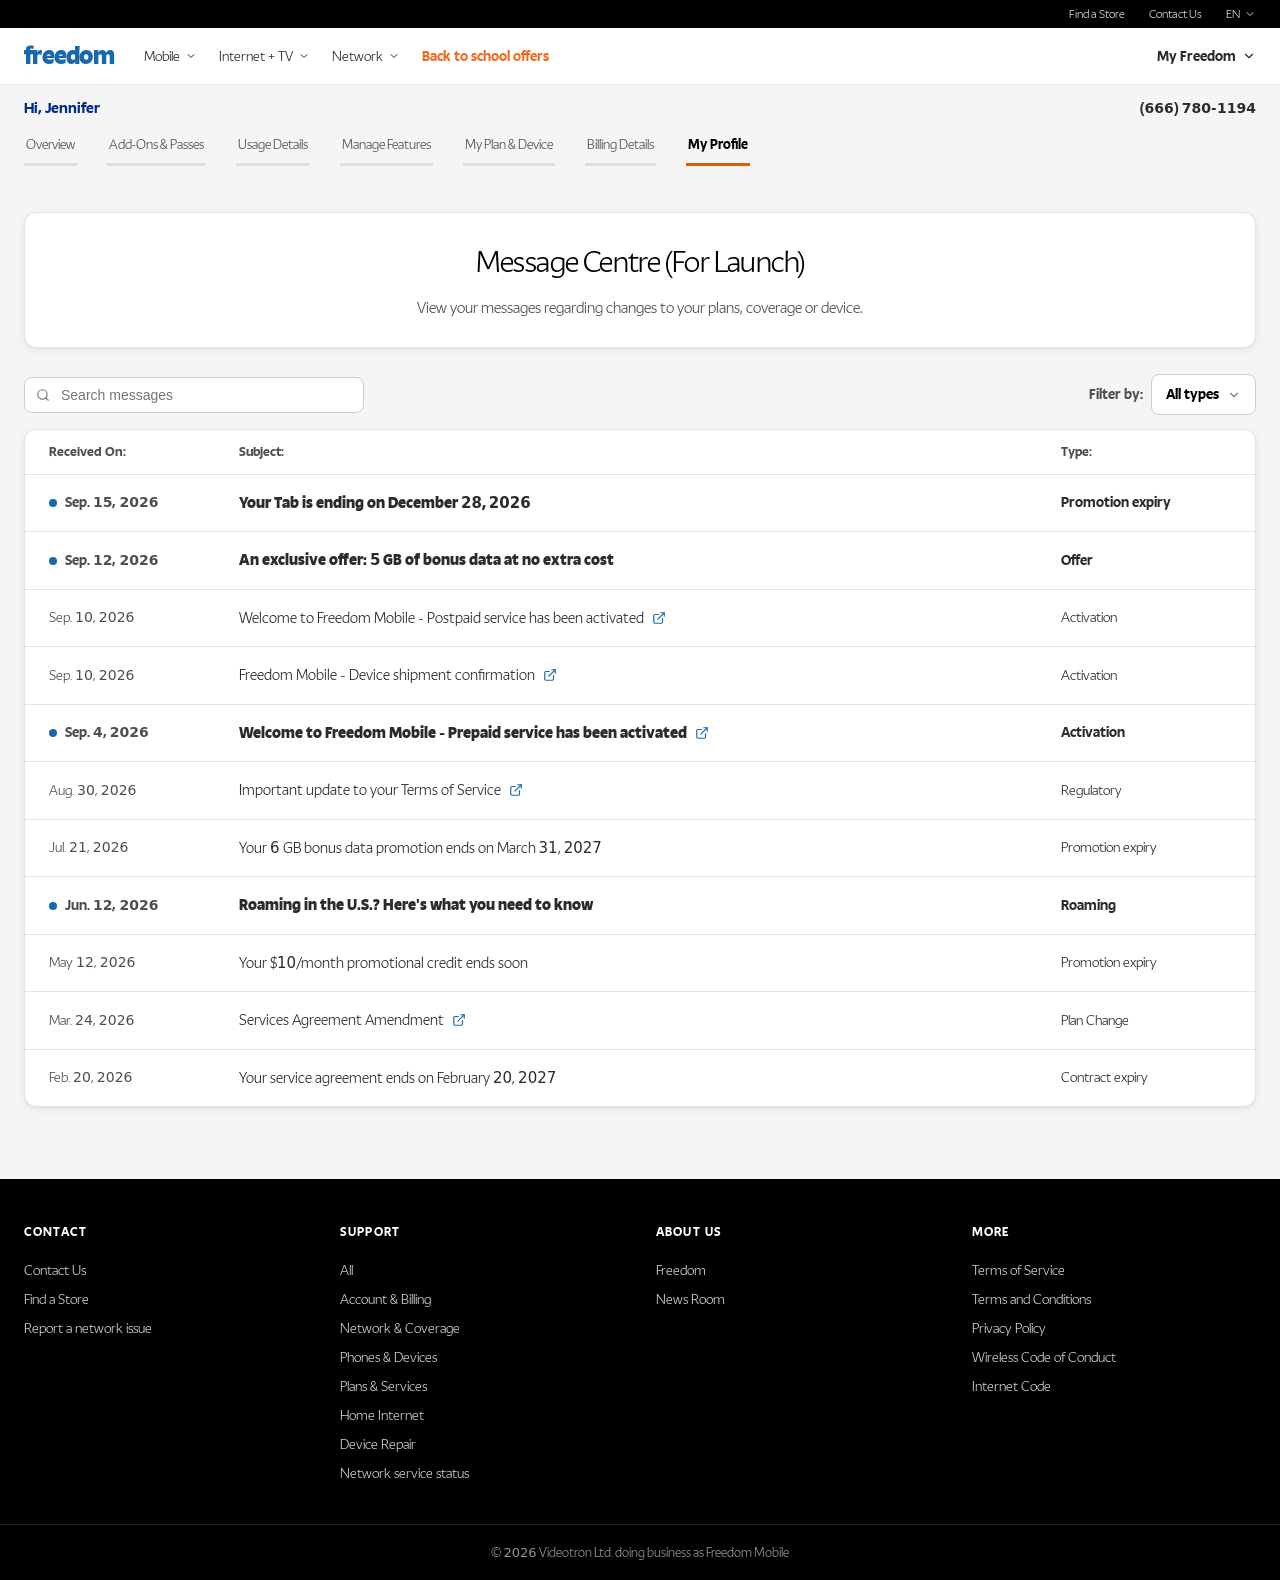
==== commit 26e05ced: "Add files via upload" ====
--- a/crtc-message-centre/index.html
+++ b/crtc-message-centre/index.html
@@ -3,7 +3,7 @@
 <head>
 <meta charset="UTF-8">
 <meta name="viewport" content="width=device-width, initial-scale=1">
-<title>Message Centre | Freedom Mobile</title>
+<title>Message Centre (For Launch) | Freedom Mobile</title>
 <link rel="stylesheet" href="assets/css/styles.css">
 </head>
 <body>
@@ -59,9 +59,9 @@
 </nav>
 
 <main id="app" class="page">
-  <section id="view-list" class="view" aria-label="Message Centre">
-    <div class="mc-hero">
-      <h1 class="mc-title">Message Centre</h1>
+  <section id="view-list" class="view" aria-label="Message Centre (For Launch)">
+    <div class="mc-hero">
+      <h1 class="mc-title">Message Centre (For Launch)</h1>
       <p class="mc-subtitle">View your messages regarding changes to your plans, coverage or device.</p>
     </div>
     <div class="list-toolbar">
@@ -122,14 +122,14 @@
     <div class="profile-card">
       <a class="profile-item" href="#/">
         <span class="profile-item-text">
-          <span class="profile-item-title">Message Centre</span>
+          <span class="profile-item-title">Message Centre (For Launch)</span>
           <span class="profile-item-desc">View your messages regarding changes to your plans, coverage or device.</span>
         </span>
         <svg class="ic-20" viewBox="0 0 24 24" fill="none" stroke="currentColor" stroke-width="2" stroke-linecap="round" stroke-linejoin="round" aria-hidden="true"><polyline points="9 18 15 12 9 6"/></svg>
       </a>
       <a class="profile-item" href="#/preferences">
         <span class="profile-item-text">
-          <span class="profile-item-title">Notification Preferences</span>
+          <span class="profile-item-title">Notification Preferences (For Launch)</span>
           <span class="profile-item-desc">Choose how you receive marketing communications and regulatory alerts.</span>
         </span>
         <svg class="ic-20" viewBox="0 0 24 24" fill="none" stroke="currentColor" stroke-width="2" stroke-linecap="round" stroke-linejoin="round" aria-hidden="true"><polyline points="9 18 15 12 9 6"/></svg>
@@ -151,9 +151,9 @@
     </div>
   </section>
 
-  <section id="view-preferences" class="view" aria-label="Notification preferences" hidden>
-    <div class="mc-hero">
-      <h1 class="mc-title">Notification Preferences</h1>
+  <section id="view-preferences" class="view" aria-label="Notification preferences (For Launch)" hidden>
+    <div class="mc-hero">
+      <h1 class="mc-title">Notification Preferences (For Launch)</h1>
       <p class="mc-subtitle">Please select your notification preferences.</p>
     </div>
     <div class="pref-card">
@@ -168,13 +168,15 @@
         <h2 class="pref-section-title">Regulatory alerts</h2>
         <p class="pref-question">You will receive important notifications about your account, such as contract or promotion expiry notices. Your selected method will be used for eligible regulatory alerts.</p>
         <p class="pref-label">Preferred alert method:</p>
-        <label class="pref-option"><input type="radio" name="reg-method" value="email" checked><span>Email</span></label>
-        <label class="pref-option"><input type="radio" name="reg-method" value="sms"><span>SMS</span></label>
-      </section>
-      <section class="pref-section">
-        <h2 class="pref-section-title">My Account inbox</h2>
-        <p class="pref-question">Your detailed notifications are also available in your My Account Inbox / Message Centre.</p>
-        <a class="pref-link" href="#/">View Message Centre
+        <label class="pref-option">
+          <input type="radio" name="reg-method" value="email" checked>
+          <span class="pref-method"><span class="pref-method-name">Email</span><span class="pref-method-contact">cyucezeytinci@freedommobile.ca</span></span>
+        </label>
+        <label class="pref-option">
+          <input type="radio" name="reg-method" value="sms">
+          <span class="pref-method"><span class="pref-method-name">SMS</span><span class="pref-method-contact">(666) 780-1194</span></span>
+        </label>
+        <a class="pref-link" href="#/profile">Update your contact information in My Profile
           <svg class="ic-14" viewBox="0 0 24 24" fill="none" stroke="currentColor" stroke-width="2" stroke-linecap="round" stroke-linejoin="round" aria-hidden="true"><polyline points="9 18 15 12 9 6"/></svg></a>
       </section>
       <div class="pref-confirm" id="pref-confirm" role="status" tabindex="-1" hidden>
@@ -182,6 +184,13 @@
         <div>
           <p class="pref-confirm-title">Your notification preferences have been saved.</p>
           <p class="pref-confirm-sub">You can update these settings at any time from My Account.</p>
+        </div>
+      </div>
+      <div class="pref-optout" id="pref-optout" role="status" tabindex="-1" hidden>
+        <svg class="ic-20" viewBox="0 0 24 24" fill="none" stroke="currentColor" stroke-width="2" stroke-linecap="round" stroke-linejoin="round" aria-hidden="true"><path d="M13.73 21a2 2 0 0 1-3.46 0"/><path d="M18.63 13A17.89 17.89 0 0 1 18 8"/><path d="M6.26 6.26A5.86 5.86 0 0 0 6 8c0 7-3 9-3 9h14"/><path d="M18 8a6 6 0 0 0-9.33-5"/><line x1="1" y1="1" x2="23" y2="23"/></svg>
+        <div>
+          <p class="pref-optout-title">You've opted out of marketing communications.</p>
+          <p class="pref-optout-sub">You'll no longer receive alerts, announcements or exclusive offers. Select the first option above and save to opt back in.</p>
         </div>
       </div>
       <div class="pref-actions">
@@ -254,15 +263,21 @@
           <span class="pref-method"><span class="pref-method-name">SMS</span><span class="pref-method-contact">(666) 780-1194</span></span>
         </label>
         <p class="pref-note">Marketing preferences are separate from your regulatory alert preference. You will continue to receive required notifications even if you opt out of marketing communications.</p>
-        <a class="pref-link" href="#/profile">Update your contact information in My Profile
-          <svg class="ic-14" viewBox="0 0 24 24" fill="none" stroke="currentColor" stroke-width="2" stroke-linecap="round" stroke-linejoin="round" aria-hidden="true"><polyline points="9 18 15 12 9 6"/></svg></a>
       </section>
       <section class="pref-section">
         <h2 class="pref-section-title">Regulatory alerts</h2>
         <p class="pref-question">You will receive important notifications about your account, such as contract or promotion expiry notices. Your selected method will be used for eligible regulatory alerts.</p>
         <p class="pref-label">Preferred alert method:</p>
-        <label class="pref-option"><input type="radio" name="reg-method-3" value="email" checked><span>Email</span></label>
-        <label class="pref-option"><input type="radio" name="reg-method-3" value="sms"><span>SMS</span></label>
+        <label class="pref-option">
+          <input type="radio" name="reg-method-3" value="email" checked>
+          <span class="pref-method"><span class="pref-method-name">Email</span><span class="pref-method-contact">cyucezeytinci@freedommobile.ca</span></span>
+        </label>
+        <label class="pref-option">
+          <input type="radio" name="reg-method-3" value="sms">
+          <span class="pref-method"><span class="pref-method-name">SMS</span><span class="pref-method-contact">(666) 780-1194</span></span>
+        </label>
+        <a class="pref-link" href="#/profile">Update your contact information in My Profile
+          <svg class="ic-14" viewBox="0 0 24 24" fill="none" stroke="currentColor" stroke-width="2" stroke-linecap="round" stroke-linejoin="round" aria-hidden="true"><polyline points="9 18 15 12 9 6"/></svg></a>
       </section>
       <div class="pref-confirm" id="pref3-confirm" role="status" tabindex="-1" hidden>
         <svg class="ic-20" viewBox="0 0 24 24" fill="none" stroke="currentColor" stroke-width="2" stroke-linecap="round" stroke-linejoin="round" aria-hidden="true"><path d="M22 11.08V12a10 10 0 1 1-5.93-9.14"/><polyline points="22 4 12 14.01 9 11.01"/></svg>
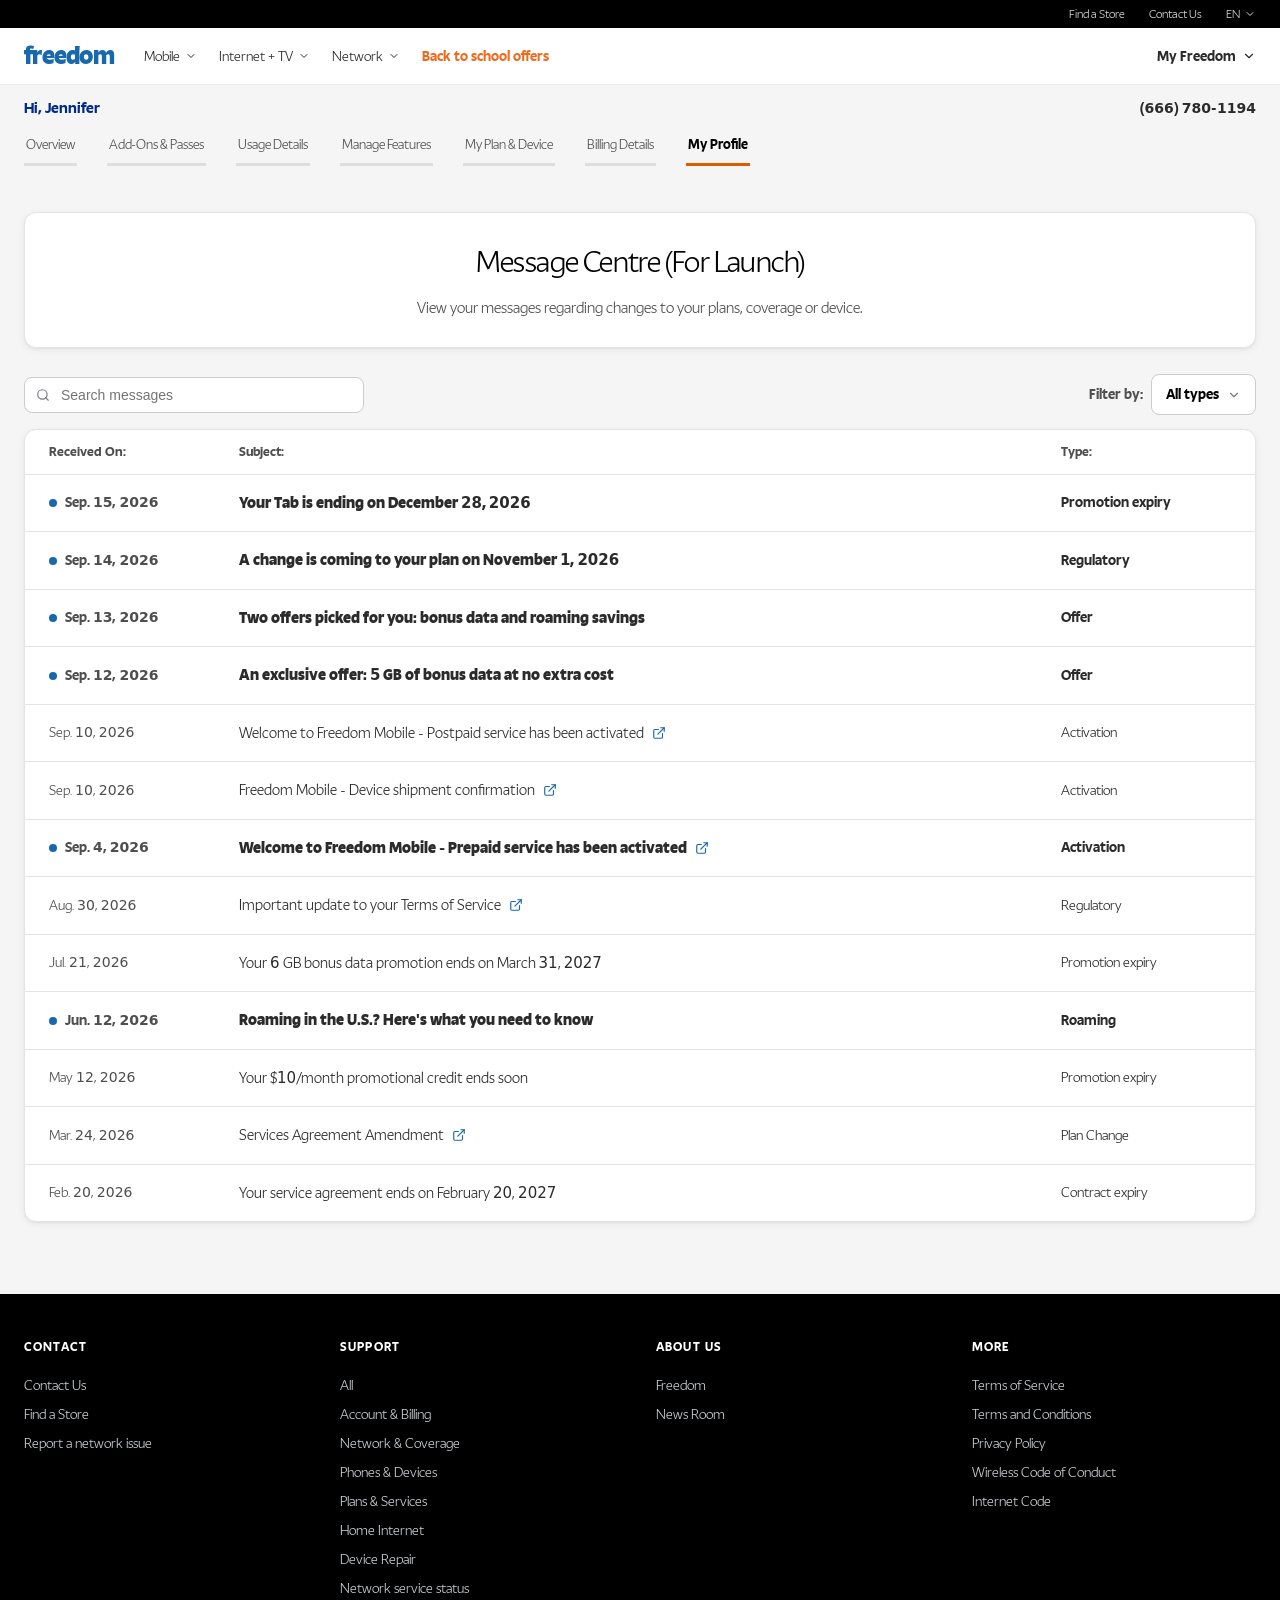
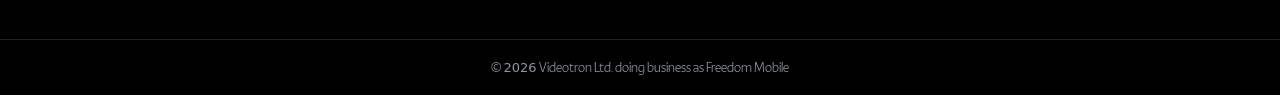
==== commit bff48918: "Add files via upload" ====
--- a/crtc-message-centre/index.html
+++ b/crtc-message-centre/index.html
@@ -158,23 +158,32 @@
     </div>
     <div class="pref-card">
       <section class="pref-section">
-        <h2 class="pref-section-title">Marketing communications</h2>
+        <div class="pref-section-head">
+          <h2 class="pref-section-title">Marketing communications</h2>
+          <button class="info-btn" type="button" data-drawer="marketing" aria-label="What are marketing communications?" title="What are marketing communications?">
+            <svg class="ic-16" viewBox="0 0 24 24" fill="none" stroke="currentColor" stroke-width="2" stroke-linecap="round" stroke-linejoin="round" aria-hidden="true"><circle cx="12" cy="12" r="10"/><line x1="12" y1="16" x2="12" y2="11"/><line x1="12" y1="8" x2="12.01" y2="8"/></svg>
+          </button>
+        </div>
         <p class="pref-question">Would you like to receive alerts, announcements & exclusive offers from Freedom Mobile?</p>
         <label class="pref-option"><input type="radio" name="mkt-pref" value="all" checked><span>Alerts, announcements & exclusive offers</span></label>
         <label class="pref-option"><input type="radio" name="mkt-pref" value="required"><span>Only required notifications</span></label>
         <p class="pref-note">Marketing preferences are separate from your regulatory alert preference. You will continue to receive required notifications even if you opt out of marketing communications.</p>
       </section>
       <section class="pref-section">
-        <h2 class="pref-section-title">Regulatory alerts</h2>
+        <div class="pref-section-head">
+          <h2 class="pref-section-title">Regulatory alerts</h2>
+          <button class="info-btn" type="button" data-drawer="regulatory" aria-label="What are regulatory alerts?" title="What are regulatory alerts?">
+            <svg class="ic-16" viewBox="0 0 24 24" fill="none" stroke="currentColor" stroke-width="2" stroke-linecap="round" stroke-linejoin="round" aria-hidden="true"><circle cx="12" cy="12" r="10"/><line x1="12" y1="16" x2="12" y2="11"/><line x1="12" y1="8" x2="12.01" y2="8"/></svg>
+          </button>
+        </div>
         <p class="pref-question">You will receive important notifications about your account, such as contract or promotion expiry notices. Your selected method will be used for eligible regulatory alerts.</p>
-        <p class="pref-label">Preferred alert method:</p>
         <label class="pref-option">
           <input type="radio" name="reg-method" value="email" checked>
           <span class="pref-method"><span class="pref-method-name">Email</span><span class="pref-method-contact">cyucezeytinci@freedommobile.ca</span></span>
         </label>
         <label class="pref-option">
           <input type="radio" name="reg-method" value="sms">
-          <span class="pref-method"><span class="pref-method-name">SMS</span><span class="pref-method-contact">(666) 780-1194</span></span>
+          <span class="pref-method"><span class="pref-method-name">SMS</span></span>
         </label>
         <a class="pref-link" href="#/profile">Update your contact information in My Profile
           <svg class="ic-14" viewBox="0 0 24 24" fill="none" stroke="currentColor" stroke-width="2" stroke-linecap="round" stroke-linejoin="round" aria-hidden="true"><polyline points="9 18 15 12 9 6"/></svg></a>
@@ -301,6 +310,17 @@
   </section>
 </main>
 
+<div class="drawer-scrim" id="drawer-scrim" hidden></div>
+<aside class="drawer" id="info-drawer" role="dialog" aria-modal="true" aria-labelledby="drawer-title" tabindex="-1" hidden>
+  <div class="drawer-head">
+    <button class="drawer-dismiss" type="button" id="drawer-dismiss">
+      <svg class="ic-20" viewBox="0 0 24 24" fill="none" stroke="currentColor" stroke-width="2" stroke-linecap="round" stroke-linejoin="round" aria-hidden="true"><line x1="18" y1="6" x2="6" y2="18"/><line x1="6" y1="6" x2="18" y2="18"/></svg>
+      <span>Close</span>
+    </button>
+  </div>
+  <div class="drawer-body" id="drawer-body"></div>
+</aside>
+
 <footer class="site-footer">
   <div class="footer-inner">
     <div class="footer-col">
--- a/crtc-message-centre/assets/css/styles.css
+++ b/crtc-message-centre/assets/css/styles.css
@@ -1264,3 +1264,221 @@
   color: var(--ink);
   font-weight: 700;
 }
+
+.mkt-carousel {
+  margin-top: 20px;
+}
+
+.mkt-carousel-head {
+  display: flex;
+  align-items: center;
+  justify-content: space-between;
+  gap: 16px;
+  flex-wrap: wrap;
+}
+
+.mkt-carousel-title {
+  margin: 0;
+  font-size: 14px;
+  font-weight: 800;
+  letter-spacing: 0.08em;
+  text-transform: uppercase;
+  color: var(--ink);
+}
+
+.mkt-carousel-nav {
+  display: flex;
+  align-items: center;
+  gap: 10px;
+}
+
+.mkt-counter {
+  min-width: 52px;
+  text-align: center;
+  font-size: 13.5px;
+  font-weight: 600;
+  color: var(--body-text);
+}
+
+.mkt-arrow {
+  display: inline-flex;
+  align-items: center;
+  justify-content: center;
+  width: 36px;
+  height: 36px;
+  border-radius: 999px;
+  border: 1px solid var(--border);
+  background: #fff;
+  color: var(--freedom-blue-mid);
+  cursor: pointer;
+}
+
+.mkt-arrow:hover {
+  background: #f2f5f9;
+}
+
+.mkt-arrow:focus-visible {
+  outline: none;
+  box-shadow: var(--focus-ring);
+}
+
+.mkt-carousel .mkt-card {
+  margin-top: 12px;
+}
+
+.mkt-dots {
+  display: flex;
+  justify-content: center;
+  gap: 8px;
+  margin-top: 14px;
+}
+
+.mkt-dot {
+  width: 9px;
+  height: 9px;
+  padding: 0;
+  border: none;
+  border-radius: 999px;
+  background: #c9d1da;
+  cursor: pointer;
+}
+
+.mkt-dot.is-active {
+  background: var(--freedom-blue-mid);
+  transform: scale(1.25);
+}
+
+.mkt-dot:focus-visible {
+  outline: none;
+  box-shadow: var(--focus-ring);
+}
+
+.pref-section-head {
+  display: flex;
+  align-items: center;
+  gap: 8px;
+  margin: 0 0 14px;
+}
+
+.pref-section-head .pref-section-title {
+  margin: 0;
+}
+
+.info-btn {
+  display: inline-flex;
+  align-items: center;
+  justify-content: center;
+  width: 22px;
+  height: 22px;
+  padding: 0;
+  border: none;
+  border-radius: 999px;
+  background: none;
+  color: var(--freedom-blue-mid);
+  cursor: pointer;
+}
+
+.info-btn:hover {
+  background: #eaf0f7;
+}
+
+.info-btn:focus-visible {
+  outline: none;
+  box-shadow: var(--focus-ring);
+}
+
+.drawer-scrim {
+  position: fixed;
+  inset: 0;
+  background: rgba(16, 24, 33, 0.45);
+  z-index: 40;
+}
+
+.drawer {
+  position: fixed;
+  top: 0;
+  right: 0;
+  width: min(440px, 92vw);
+  height: 100%;
+  background: #fff;
+  box-shadow: -8px 0 28px rgba(16, 24, 33, 0.18);
+  z-index: 41;
+  display: flex;
+  flex-direction: column;
+  overflow-y: auto;
+}
+
+.drawer[hidden],
+.drawer-scrim[hidden] {
+  display: none;
+}
+
+.drawer-head {
+  display: flex;
+  align-items: center;
+  padding: 18px 22px;
+  border-bottom: 1px solid var(--border);
+}
+
+.drawer-dismiss {
+  display: inline-flex;
+  align-items: center;
+  gap: 8px;
+  padding: 8px 12px 8px 8px;
+  border: none;
+  border-radius: 8px;
+  background: none;
+  font-size: 14.5px;
+  font-weight: 600;
+  color: var(--body-text);
+  cursor: pointer;
+}
+
+.drawer-dismiss:hover {
+  background: #f2f5f9;
+}
+
+.drawer-dismiss:focus-visible {
+  outline: none;
+  box-shadow: var(--focus-ring);
+}
+
+.drawer-body {
+  padding: 8px 26px 32px;
+}
+
+.drawer-title {
+  margin: 14px 0 0;
+  font-size: 22px;
+  font-weight: 800;
+  letter-spacing: -0.01em;
+  color: var(--navy-deep);
+}
+
+.drawer-body p {
+  margin: 14px 0 0;
+  font-size: 15px;
+  line-height: 1.7;
+  color: var(--body-text);
+}
+
+.drawer-subtitle {
+  margin: 24px 0 0;
+  font-size: 13px;
+  font-weight: 800;
+  letter-spacing: 0.08em;
+  text-transform: uppercase;
+  color: var(--ink);
+}
+
+.drawer-list {
+  margin: 10px 0 0;
+  padding-left: 22px;
+  font-size: 15px;
+  line-height: 1.7;
+  color: var(--body-text);
+}
+
+.drawer-list li {
+  margin-top: 6px;
+}
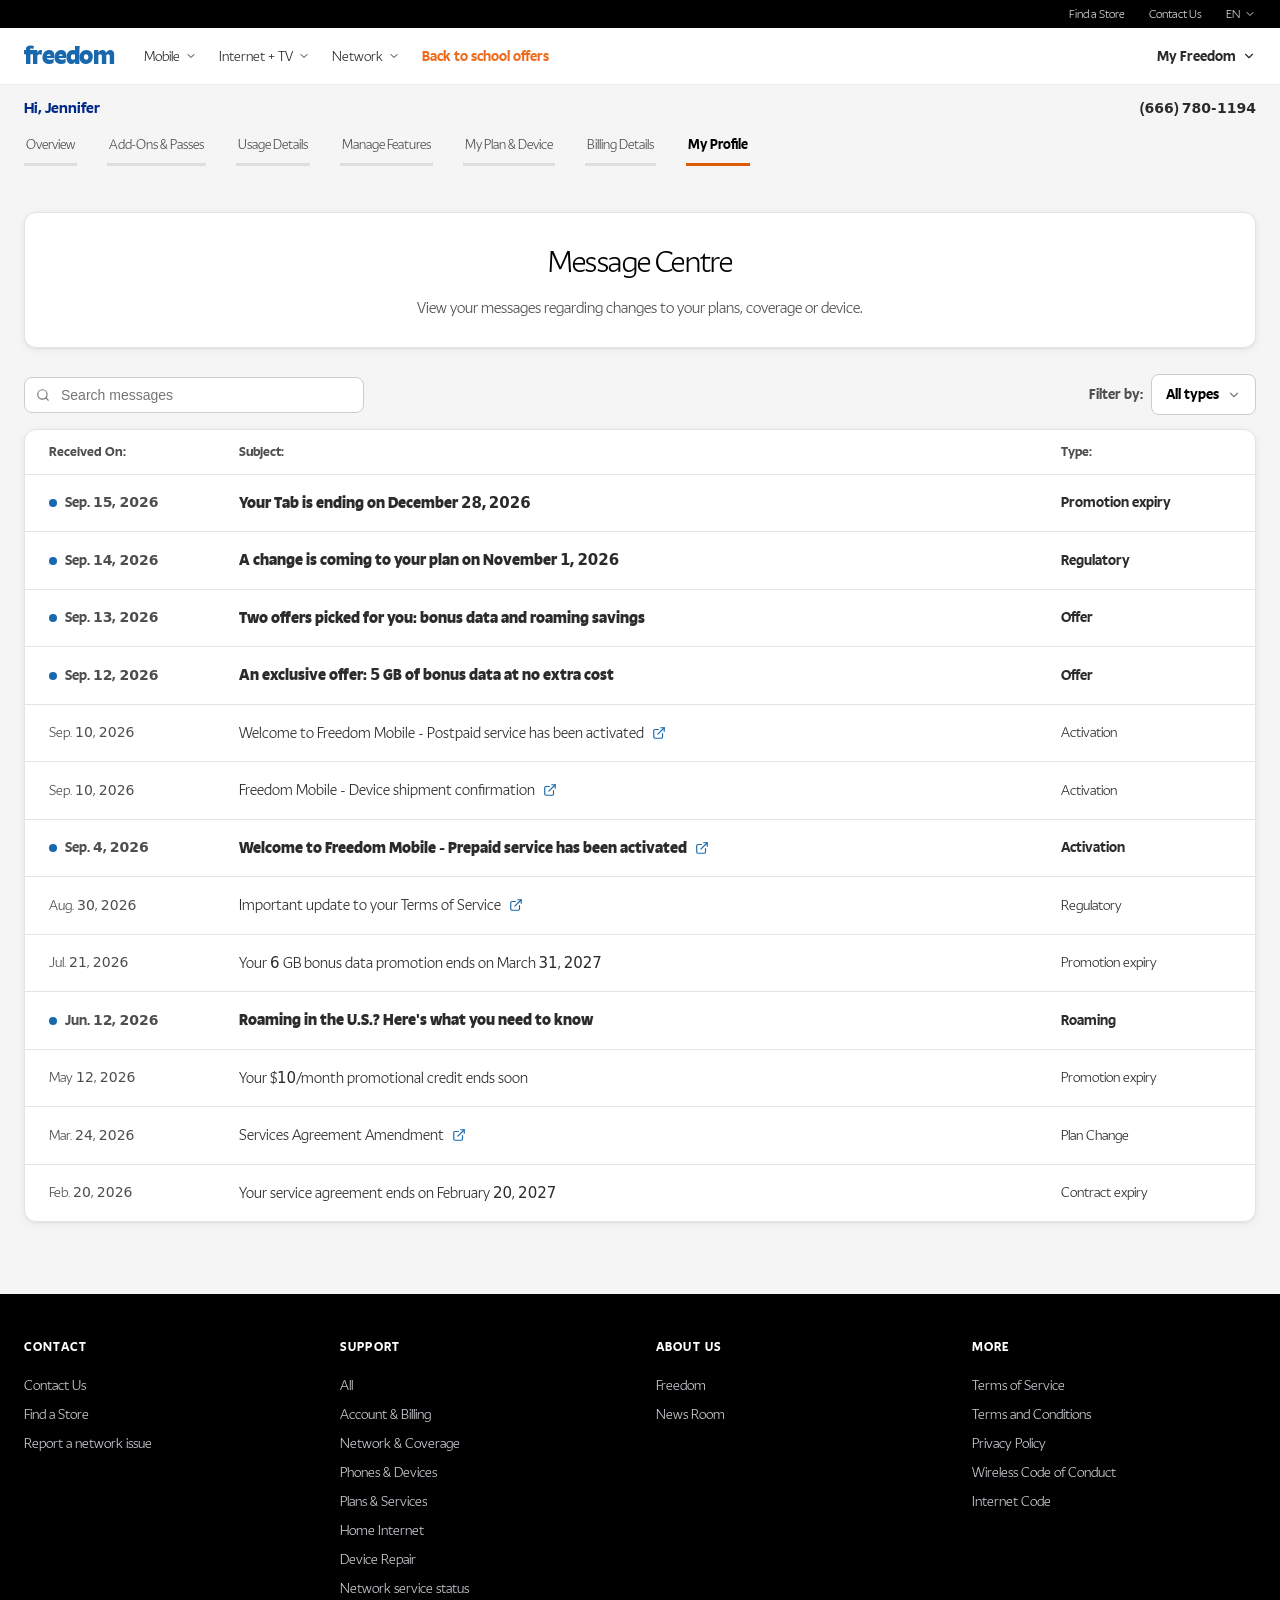
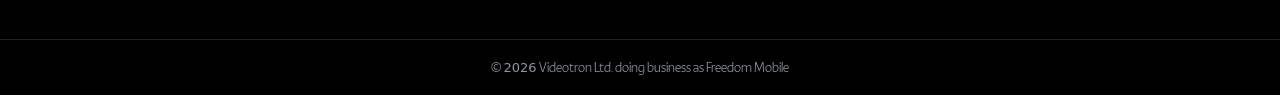
==== commit 4669d11a: "Add files via upload" ====
--- a/crtc-message-centre/index.html
+++ b/crtc-message-centre/index.html
@@ -59,9 +59,9 @@
 </nav>
 
 <main id="app" class="page">
-  <section id="view-list" class="view" aria-label="Message Centre (For Launch)">
-    <div class="mc-hero">
-      <h1 class="mc-title">Message Centre (For Launch)</h1>
+  <section id="view-list" class="view" aria-label="Message Centre">
+    <div class="mc-hero">
+      <h1 class="mc-title">Message Centre</h1>
       <p class="mc-subtitle">View your messages regarding changes to your plans, coverage or device.</p>
     </div>
     <div class="list-toolbar">
@@ -151,9 +151,9 @@
     </div>
   </section>
 
-  <section id="view-preferences" class="view" aria-label="Notification preferences (For Launch)" hidden>
-    <div class="mc-hero">
-      <h1 class="mc-title">Notification Preferences (For Launch)</h1>
+  <section id="view-preferences" class="view" aria-label="Notification preferences" hidden>
+    <div class="mc-hero">
+      <h1 class="mc-title">Notification Preferences</h1>
       <p class="mc-subtitle">Please select your notification preferences.</p>
     </div>
     <div class="pref-card">
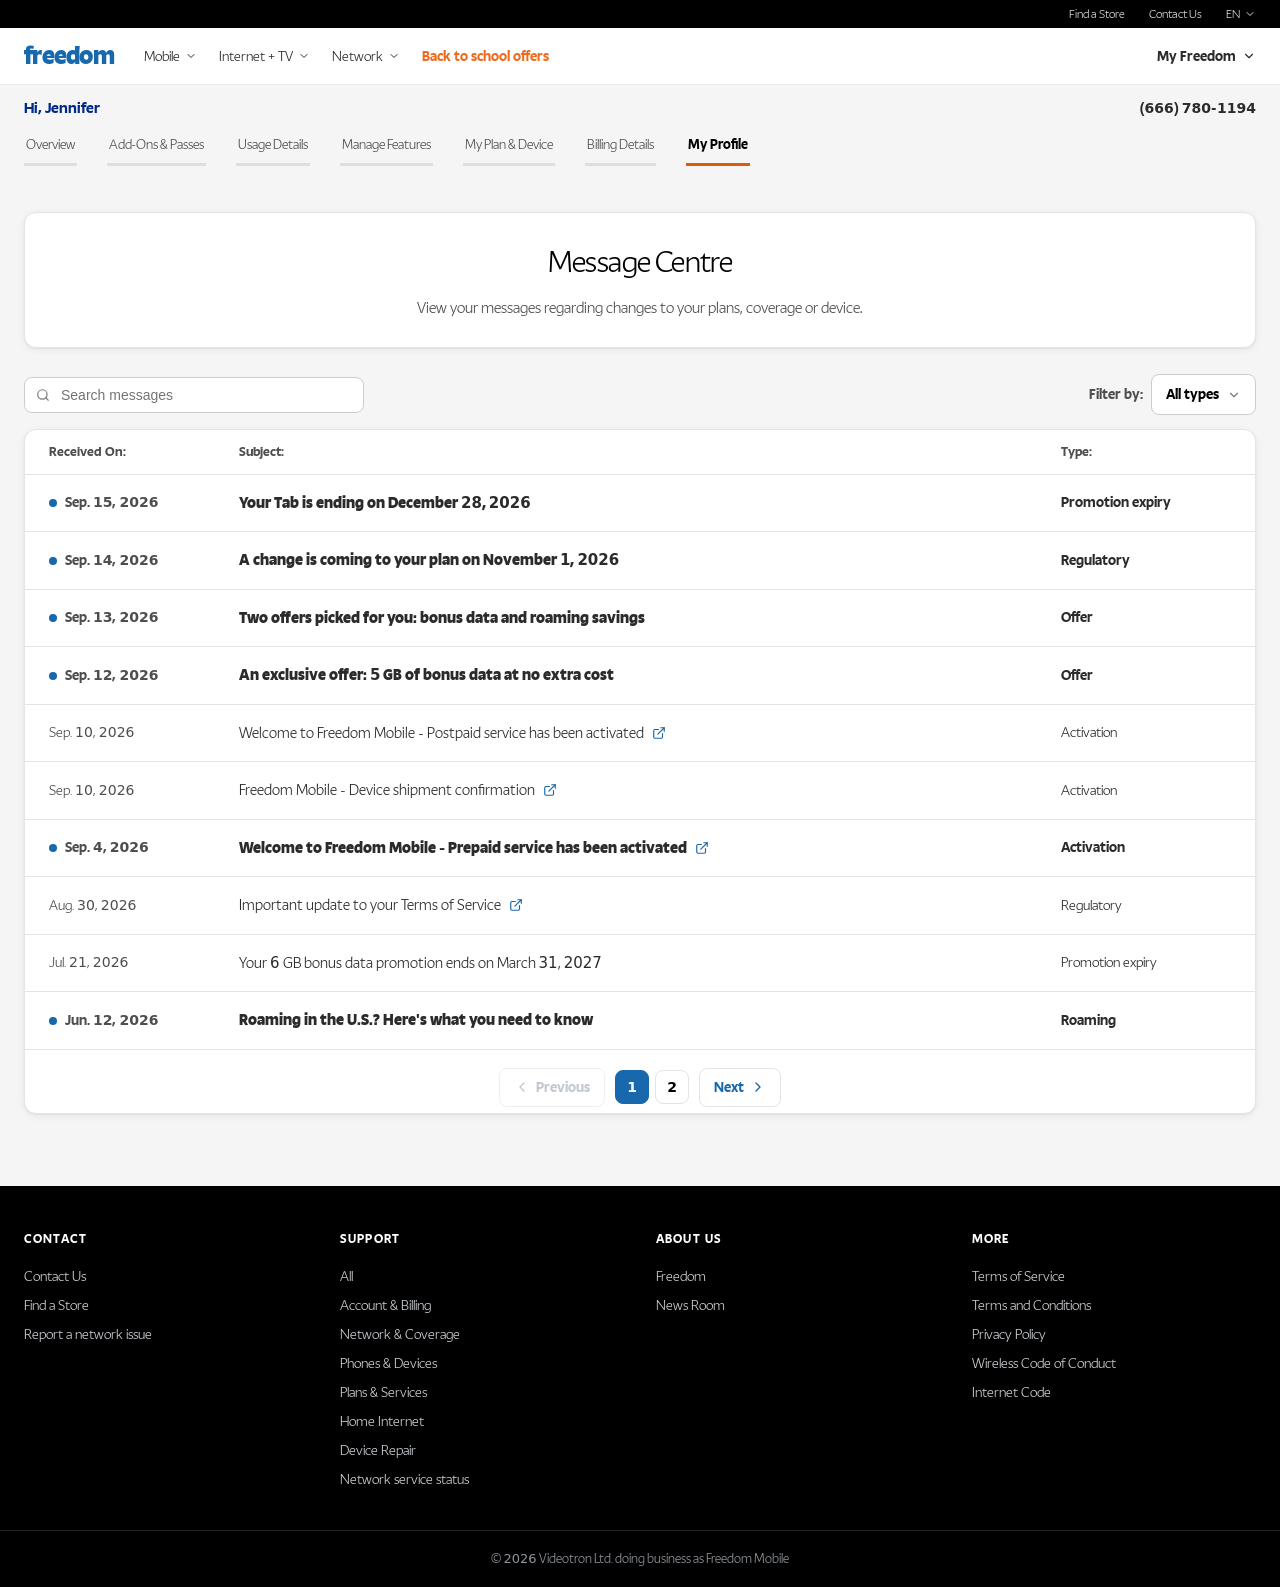
==== commit 5c074283: "Add files via upload" ====
--- a/crtc-message-centre/index.html
+++ b/crtc-message-centre/index.html
@@ -101,6 +101,7 @@
       <div class="list-empty" id="list-empty" hidden>
         <p>No messages match this filter.</p>
       </div>
+      <div class="list-pagination" id="list-pagination" hidden></div>
     </div>
   </section>
 
--- a/crtc-message-centre/assets/css/styles.css
+++ b/crtc-message-centre/assets/css/styles.css
@@ -1413,6 +1413,84 @@
   display: none;
 }
 
+.list-pagination {
+  display: flex;
+  justify-content: center;
+  padding: 18px 20px 6px;
+  border-top: 1px solid var(--border);
+}
+
+.list-pagination[hidden] {
+  display: none;
+}
+
+.pagination {
+  display: flex;
+  align-items: center;
+  gap: 10px;
+  flex-wrap: wrap;
+  justify-content: center;
+}
+
+.page-arrow {
+  display: inline-flex;
+  align-items: center;
+  gap: 6px;
+  padding: 8px 14px;
+  border: 1px solid var(--border);
+  border-radius: 8px;
+  background: #fff;
+  font-size: 14px;
+  font-weight: 600;
+  color: var(--freedom-blue-mid);
+  cursor: pointer;
+}
+
+.page-arrow:hover:not(:disabled) {
+  background: #f2f5f9;
+}
+
+.page-arrow:disabled {
+  color: #9aa5b1;
+  cursor: default;
+  opacity: 0.6;
+}
+
+.page-arrow:focus-visible,
+.page-num:focus-visible {
+  outline: none;
+  box-shadow: var(--focus-ring);
+}
+
+.page-nums {
+  display: flex;
+  align-items: center;
+  gap: 6px;
+}
+
+.page-num {
+  min-width: 34px;
+  height: 34px;
+  padding: 0 8px;
+  border: 1px solid var(--border);
+  border-radius: 8px;
+  background: #fff;
+  font-size: 14px;
+  font-weight: 600;
+  color: var(--ink);
+  cursor: pointer;
+}
+
+.page-num:hover {
+  background: #f2f5f9;
+}
+
+.page-num.is-current {
+  background: var(--freedom-blue-mid);
+  border-color: var(--freedom-blue-mid);
+  color: #fff;
+}
+
 .drawer-head {
   display: flex;
   align-items: center;
